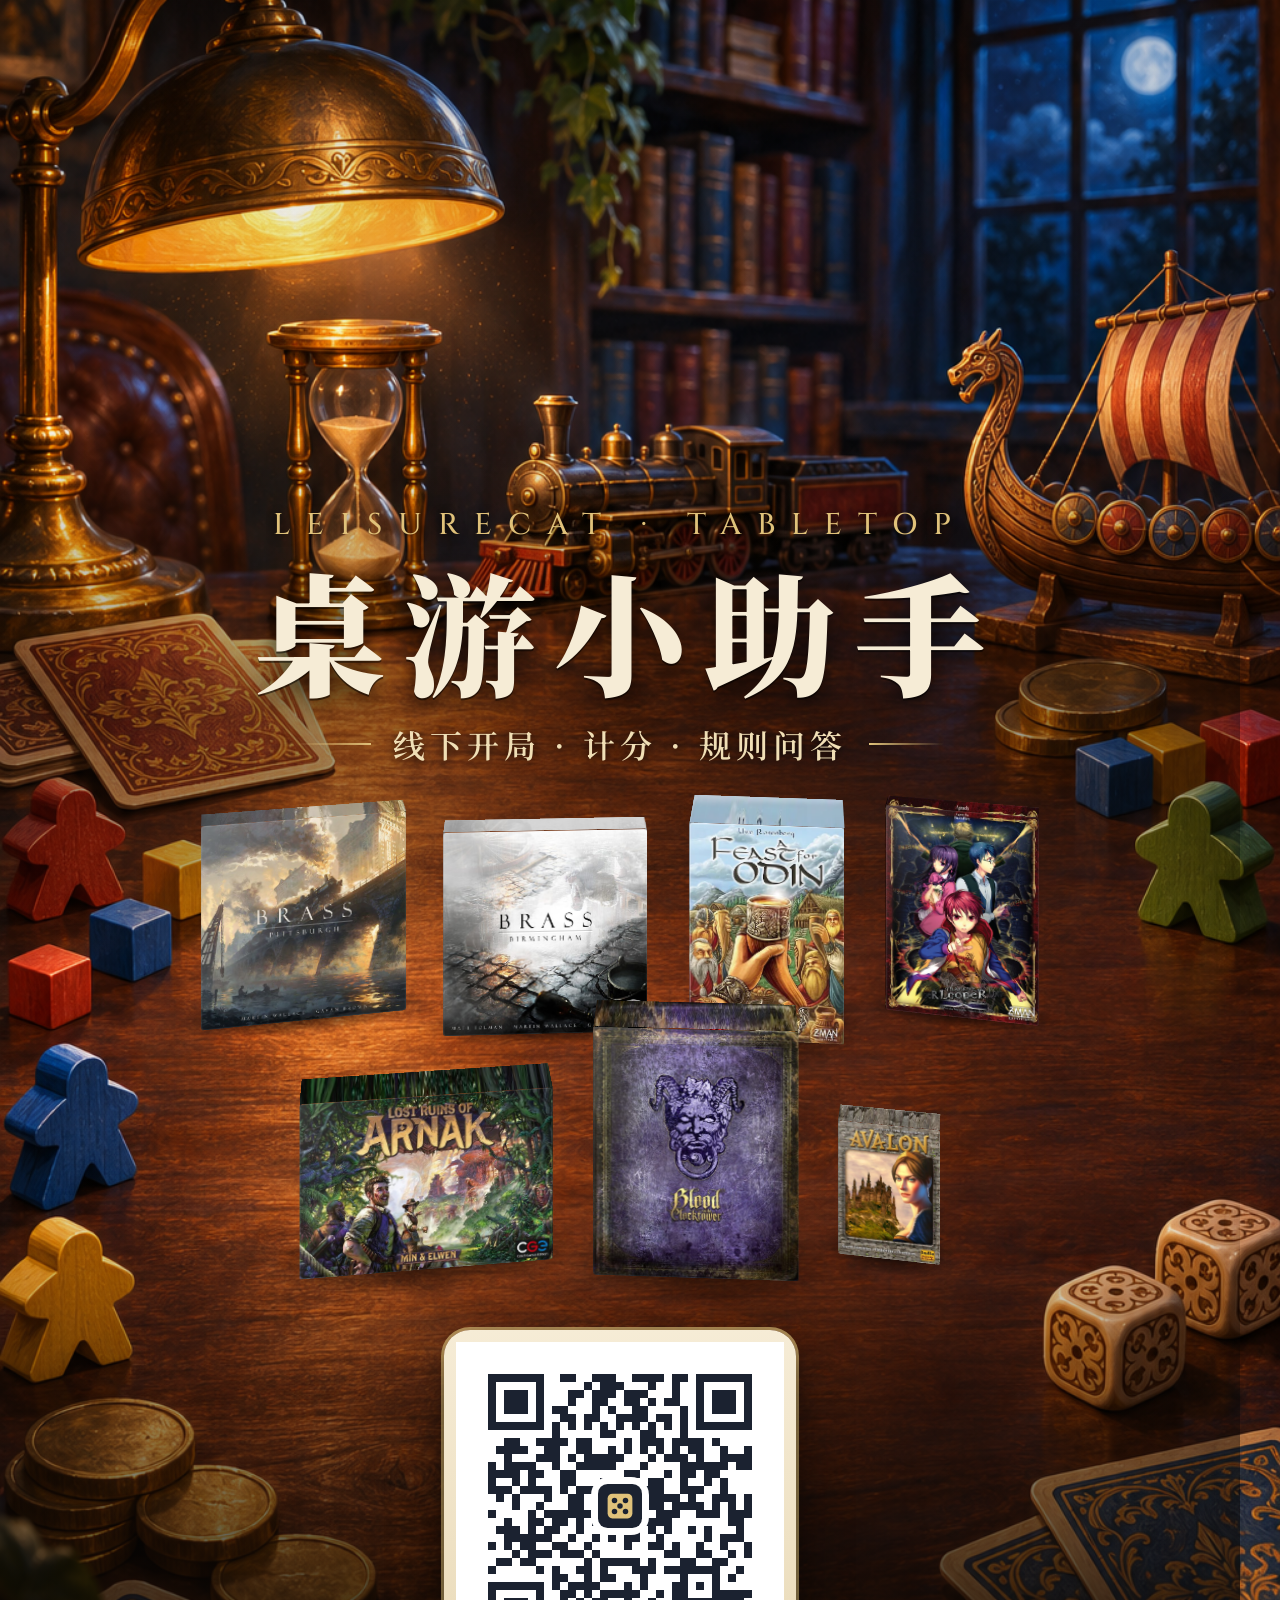
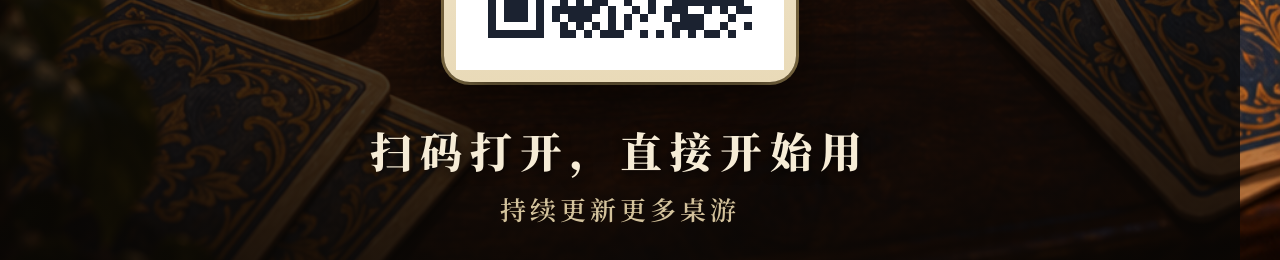
==== 海报/源文件/poster_v2.html @ e98a246e "总入口海报 v2：文案不写死游戏数量，按 games.json 自动摆放官方游戏盒 Co-Authored-By: Claude Opus 5.5 <noreply@anthropic.com>" ====
<!doctype html>
<html lang="zh-CN"><head><meta charset="utf-8">
<link href="https://fonts.googleapis.com/css2?family=Cinzel:wght@500&family=Noto+Serif+SC:wght@600;900&display=swap" rel="stylesheet">
<style>
*{margin:0;padding:0;box-sizing:border-box}
:root{--serif:"Noto Serif SC","Songti SC",serif;--brass:#e0c27a;--ink:#1b2230}
body{width:1240px;height:1860px;overflow:hidden;position:relative;background:#120d08 url(bg.png) center/cover no-repeat;font-family:var(--serif);color:#f6ecd6}
/* darken where text sits */
.shade{position:absolute;inset:0;background:
  linear-gradient(180deg,rgba(8,6,4,.15) 0%,rgba(8,6,4,0) 22%,rgba(8,6,4,.42) 38%,rgba(8,6,4,.3) 47%,rgba(8,6,4,0) 52%,rgba(8,6,4,.1) 66%,rgba(8,6,4,.72) 86%,rgba(8,6,4,.88) 100%)}
.head{position:absolute;top:505px;left:0;right:0;text-align:center}
.head .en{font:500 30px "Cinzel",var(--serif);letter-spacing:16px;color:var(--brass);text-shadow:0 2px 10px rgba(0,0,0,.7)}
.head h1{margin-top:18px;font:900 132px/1 var(--serif);letter-spacing:18px;text-indent:18px;text-shadow:0 6px 24px rgba(0,0,0,.75),0 2px 0 rgba(0,0,0,.5)}
.head .rule{display:flex;align-items:center;justify-content:center;gap:22px;margin-top:26px;font:600 32px var(--serif);letter-spacing:5px;color:#f0dfb6;text-shadow:0 2px 10px rgba(0,0,0,.8)}
.head .rule i{width:75px;height:2px;background:linear-gradient(90deg,transparent,var(--brass))}
.head .rule i:last-child{transform:scaleX(-1)}

/* Official cover images; dimensions and selection come from games.json. */
.boxes{position:absolute;left:0;right:0;top:785px;height:500px;perspective:1800px;perspective-origin:50% -600px}
.box{position:absolute;left:50%;top:0;transform-style:preserve-3d}
.f{position:absolute;background:center/100% 100% no-repeat}
.front{width:var(--w);height:var(--h);left:calc(var(--w) / -2);top:calc(var(--h) * -1);transform:translateZ(calc(var(--d) / 2));border-radius:3px;box-shadow:inset 0 0 0 1px rgba(255,255,255,.08)}
.front::after{content:"";position:absolute;inset:0;background:linear-gradient(115deg,rgba(255,255,255,.18),transparent 35%)}
.side{width:var(--d);height:var(--h);left:calc(var(--d) / -2);top:calc(var(--h) * -1);background-size:4000% 100%;filter:brightness(.5)}
.r{transform:rotateY(90deg) translateZ(calc(var(--w) / 2));background-position:right center}
.l{transform:rotateY(-90deg) translateZ(calc(var(--w) / 2));background-position:left center}
.top{width:var(--w);height:var(--d);left:calc(var(--w) / -2);top:calc(var(--d) / -2);transform:translateY(calc(var(--h) * -1)) rotateX(90deg);background-size:100% 4000%;background-position:center top;filter:brightness(.85)}
.sh{position:absolute;width:calc(var(--w) * 1.3);height:calc(var(--d) * 2.6);left:calc(var(--w) * -.65);top:calc(var(--d) * -1.3);transform:rotateX(90deg);background:radial-gradient(ellipse,rgba(0,0,0,.8),transparent 70%)}

.qrcard{position:absolute;left:50%;top:1330px;width:352px;margin-left:-176px;padding:12px;border-radius:26px;background:linear-gradient(#f6ecd6,#e9dab8);
  box-shadow:0 20px 50px rgba(0,0,0,.65),0 0 0 3px rgba(224,194,122,.7)}
.qrcard img{display:block;width:100%;image-rendering:pixelated}
.logo{position:absolute;left:50%;top:50%;width:58px;height:58px;margin:-29px 0 0 -29px;border-radius:18px;background:#fff;padding:7px}
.logo svg{display:block;width:100%;height:100%}
.foot{position:absolute;left:0;right:0;top:1720px;text-align:center}
.foot b{display:block;font:900 42px var(--serif);letter-spacing:8px;text-shadow:0 2px 12px rgba(0,0,0,.8)}
.foot span{display:block;margin-top:10px;font:600 26px var(--serif);letter-spacing:4px;color:#e9d7ad;opacity:.9}
</style></head>
<body>
<div class="shade"></div>
<div class="head">
  <div class="en">LEISURECAT · TABLETOP</div>
  <h1>桌游小助手</h1>
  <div class="rule"><i></i>线下开局 · 计分 · 规则问答<i></i></div>
</div>

<div class="boxes" id="boxes"></div>

<div class="qrcard"><img src="qr_v2.png" alt=""><div class="logo"><svg viewBox="0 0 64 64"><rect width="64" height="64" rx="14" fill="#1b2230"/><rect x="14" y="14" width="36" height="36" rx="7" fill="#e0c27a"/><g fill="#1b2230"><circle cx="24" cy="24" r="4"/><circle cx="40" cy="24" r="4"/><circle cx="32" cy="32" r="4"/><circle cx="24" cy="40" r="4"/><circle cx="40" cy="40" r="4"/></g></svg></div></div>

<div class="foot">
  <b>扫码打开，直接开始用</b>
  <span>持续更新更多桌游</span>
</div>

<script>
// Serve the repository root over HTTP before exporting. Keep at most 12 boxes;
// new linked games enter automatically until that limit. Uniform cm-to-px scale
// fits both row width and height, preserving each box's actual w:h:d proportions.
window.posterReady = (async () => {
  const response = await fetch('../../public/games.json');
  if (!response.ok) throw new Error(`games.json: HTTP ${response.status}`);
  const games = (await response.json()).filter(game => game.url).slice(0, 12);
  if (!games.length) throw new Error('No linked games to display');
  const rowCount = games.length > 4 ? 2 : 1;
  const split = Math.ceil(games.length / rowCount);
  const rows = [games.slice(0, split), games.slice(split)].filter(row => row.length);
  for (const game of games) {
    if (!Array.isArray(game.box) || game.box.length !== 3 || game.box.some(n => !(n > 0)))
      throw new Error(`Invalid box dimensions: ${game.key}`);
    const img = new Image();
    img.src = `../../public/img/box-${game.key}.jpg`;
    await img.decode();
  }
  const unit = Math.min(7.2, 245 / Math.max(...games.map(g => g.box[1])),
    ...rows.map(row => (1020 - (row.length - 1) * 28) / row.reduce((s,g) => s + g.box[0] + g.box[2] * .2, 0)));
  rows.forEach((row, ri) => {
    const widths = row.map(g => (g.box[0] + g.box[2] * .2) * unit);
    const gap = 34;
    const total = widths.reduce((a,b) => a+b,0) + gap * (row.length - 1);
    let cursor = -total / 2;
    row.forEach((game, i) => {
      const x = cursor + widths[i] / 2;
      cursor += widths[i] + gap;
      const angle = -x / 25;
      const y = (rowCount === 1 ? 345 : 245 + ri * 235) - Math.abs(x) * .055;
      const box = document.createElement('div');
      box.className = 'box'; box.dataset.key = game.key;
      const [w,h,d] = game.box.map(n => n * unit);
      box.style.cssText = `--w:${w}px;--h:${h}px;--d:${d}px;transform:translate3d(${x}px,${y}px,0) rotateY(${angle}deg)`;
      box.innerHTML = '<div class="sh"></div>';
      for (const face of ['side r','side l','top','front']) {
        const el = document.createElement('div'); el.className = `f ${face}`;
        el.style.backgroundImage = `url("../../public/img/box-${game.key}.jpg")`;
        box.appendChild(el);
      }
      document.getElementById('boxes').appendChild(box);
    });
  });
  await document.fonts.ready;
  await Promise.all([...document.images].map(img => img.decode()));
  return { boxes: games.length, unit };
})();
</script>
</body></html>
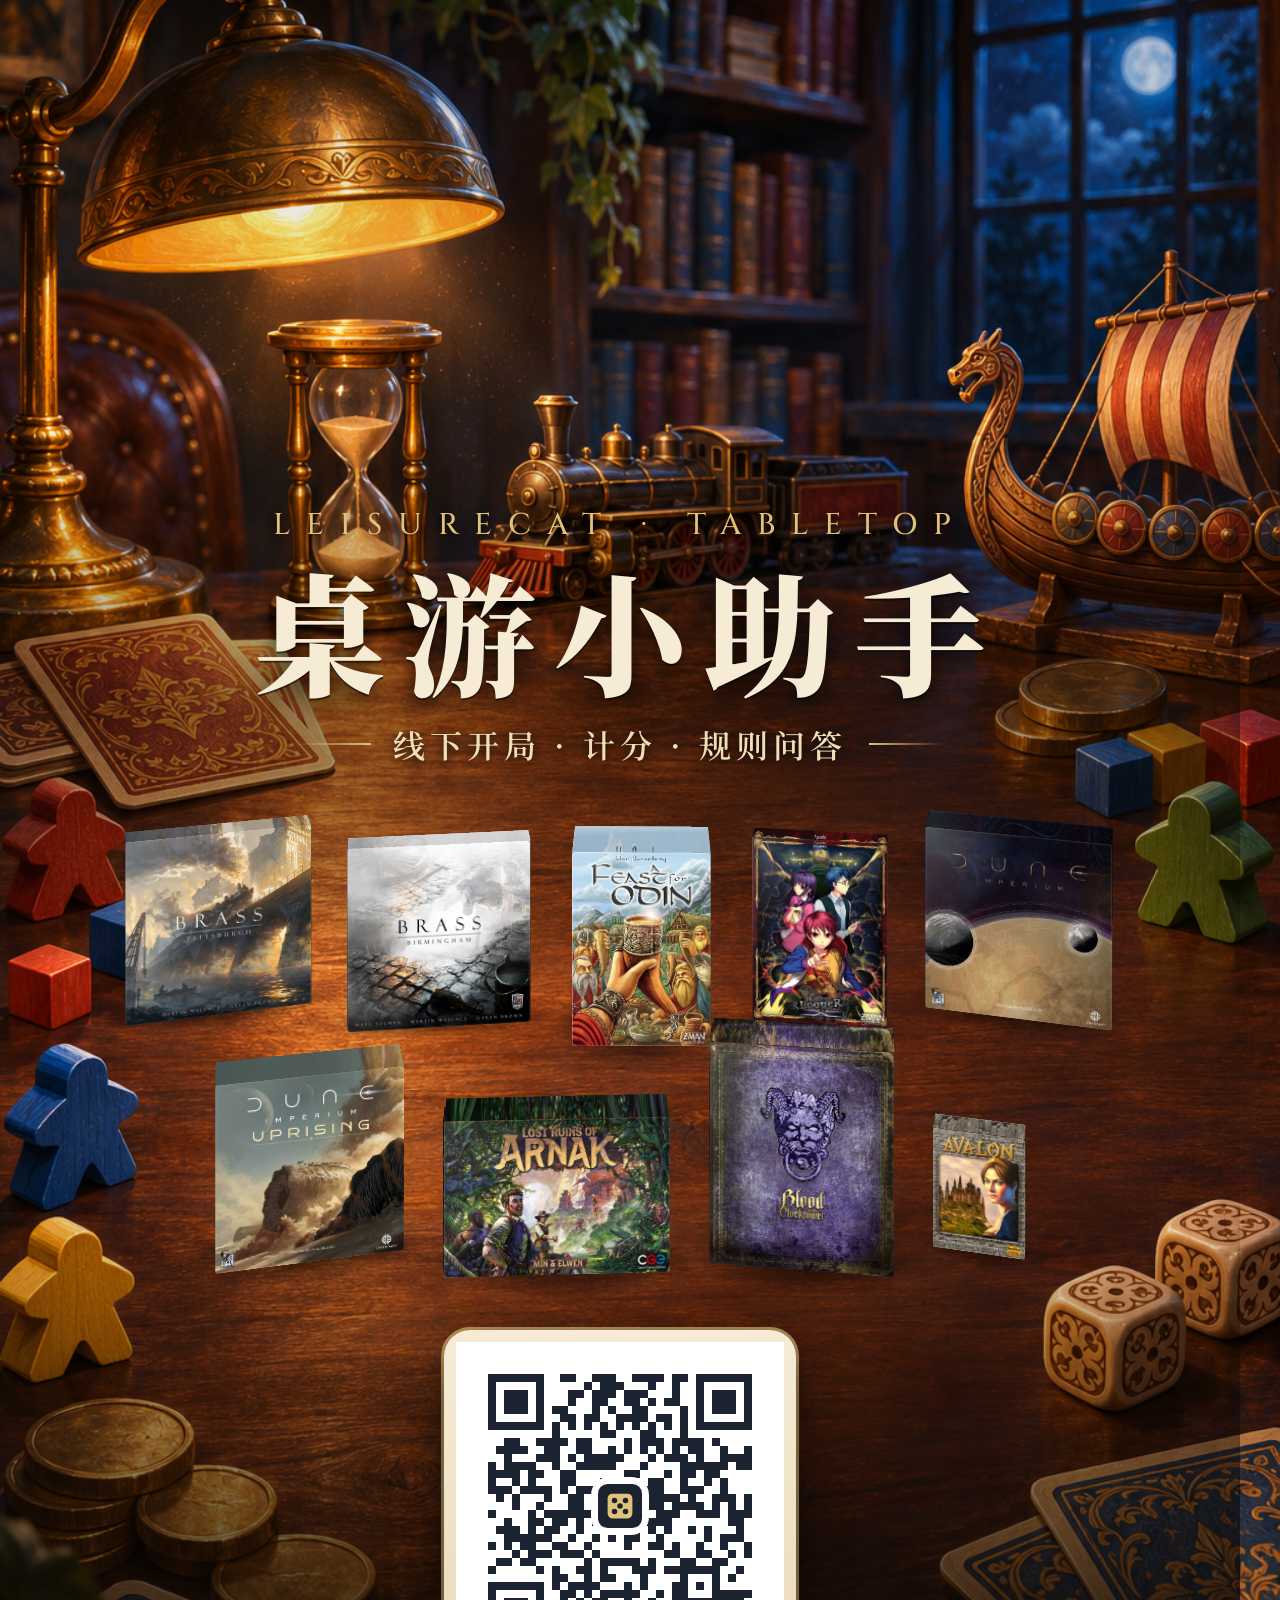
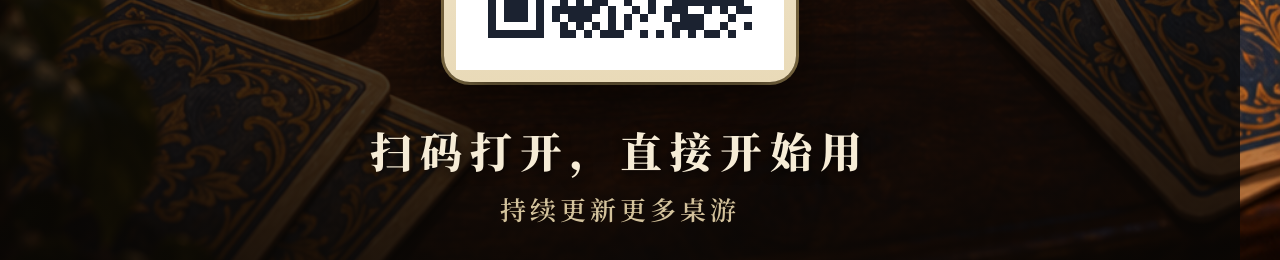
==== commit 6b41f310: "海报 v2 重新导出：加入两个沙丘盒子；两排时限制盒高，避免上下排压住 Co-Authored-By: Claude Opus 5.5 <noreply@anthropic.com>" ====
--- a/海报/源文件/poster_v2.html
+++ b/海报/源文件/poster_v2.html
@@ -72,7 +72,8 @@
     img.src = `../../public/img/box-${game.key}.jpg`;
     await img.decode();
   }
-  const unit = Math.min(7.2, 245 / Math.max(...games.map(g => g.box[1])),
+  // two rows sit 235px apart: cap the tallest box below that so its top face clears the row above
+  const unit = Math.min(7.2, (rowCount === 1 ? 245 : 220) / Math.max(...games.map(g => g.box[1])),
     ...rows.map(row => (1020 - (row.length - 1) * 28) / row.reduce((s,g) => s + g.box[0] + g.box[2] * .2, 0)));
   rows.forEach((row, ri) => {
     const widths = row.map(g => (g.box[0] + g.box[2] * .2) * unit);
